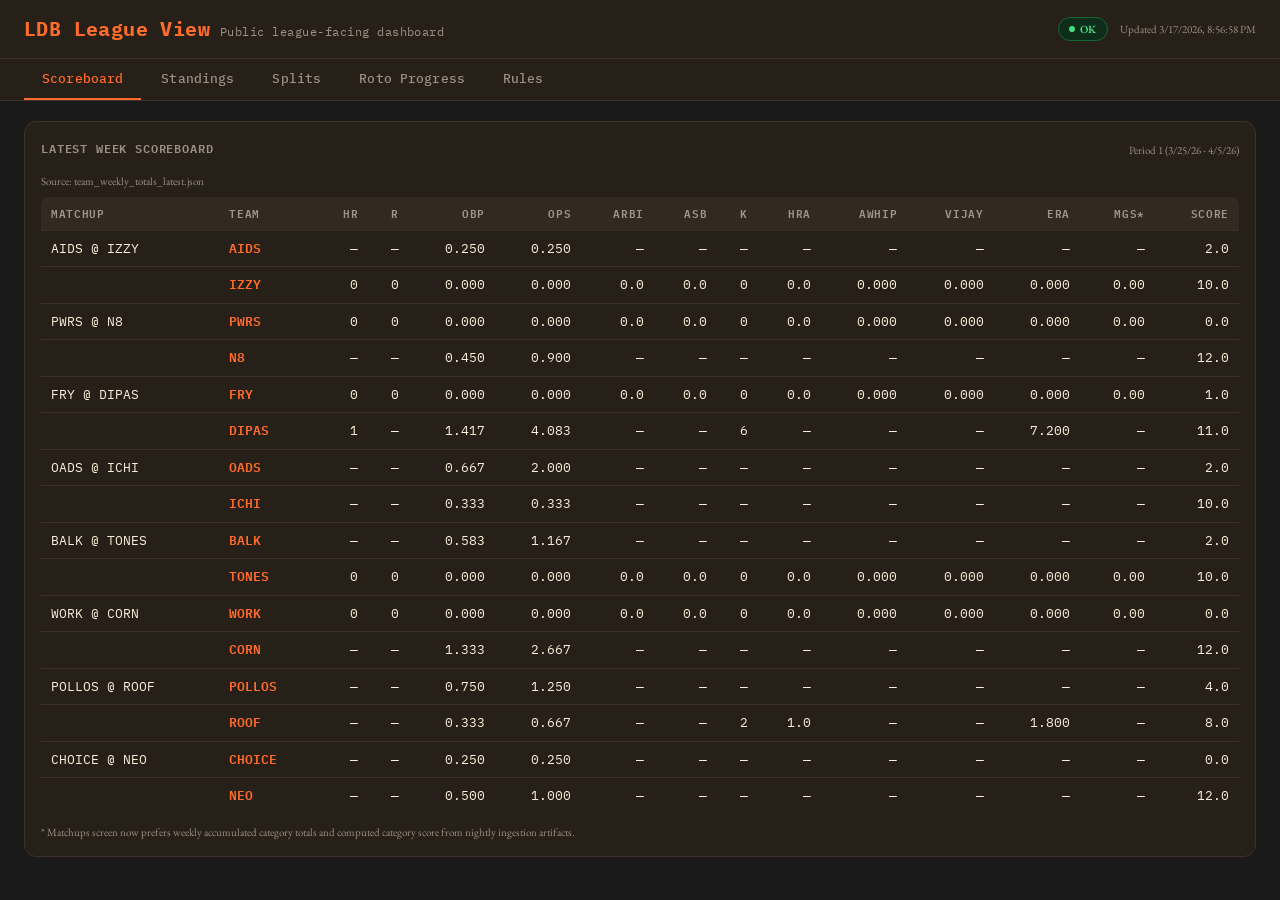
==== ui-league/index.html @ 2b8cda19 "made an incredible number of changes. The app is irreparably different." ====
<!doctype html>
<html lang="en">
<head>
  <meta charset="utf-8">
  <meta name="viewport" content="width=device-width, initial-scale=1">
  <title>LDB League View</title>
  <link rel="preconnect" href="https://fonts.googleapis.com">
  <link rel="preconnect" href="https://fonts.gstatic.com" crossorigin>
  <link href="https://fonts.googleapis.com/css2?family=IBM+Plex+Mono:wght@400;700&family=EB+Garamond:ital,wght@0,400;0,600;1,400&display=swap" rel="stylesheet">
  <link rel="stylesheet" href="../ui/tokens.css">
  <link rel="stylesheet" href="../ui/styles.css">
  <link rel="stylesheet" href="styles.css">
</head>
<body>
<header>
  <div class="header-brand">
    <h1>LDB League View</h1>
    <span class="subtitle">Public league-facing dashboard</span>
  </div>
  <div class="header-meta">
    <span id="statusBadge" class="badge badge-unknown">Loading</span>
    <span id="asOf" class="as-of">—</span>
  </div>
</header>

<nav>
  <button class="tab active" data-tab="scoreboard">Scoreboard</button>
  <button class="tab" data-tab="standings">Standings</button>
  <button class="tab" data-tab="splits">Splits</button>
  <button class="tab" data-tab="roto">Roto Progress</button>
  <button class="tab" data-tab="rules">Rules</button>
</nav>

<main>
  <div id="view-scoreboard" class="view active">
    <div class="card">
      <div class="card-header">
        <div class="card-title">Latest Week Scoreboard</div>
        <div class="card-sub" id="scoreboard-week-label">—</div>
      </div>
      <div class="card-sub" id="scoreboard-source-label" style="margin-bottom:8px">Source: —</div>
      <div class="table-wrap">
        <table>
          <thead>
            <tr>
              <th>Matchup</th>
              <th>Team</th>
              <th class="num">HR</th>
              <th class="num">R</th>
              <th class="num">OBP</th>
              <th class="num">OPS</th>
              <th class="num">aRBI</th>
              <th class="num">aSB</th>
              <th class="num">K</th>
              <th class="num">HRA</th>
              <th class="num">aWHIP</th>
              <th class="num">VIJAY</th>
              <th class="num">ERA</th>
              <th class="num">MGS*</th>
              <th class="num">Score</th>
            </tr>
          </thead>
          <tbody id="scoreboard-body"></tbody>
        </table>
      </div>
      <div class="card-sub" style="margin-top:10px">* Matchups screen now prefers weekly accumulated category totals and computed category score from nightly ingestion artifacts.</div>
    </div>
  </div>

  <div id="view-standings" class="view">
    <div class="card">
      <div class="card-header">
        <div class="card-title">Standings</div>
        <div class="card-sub">Season W-L and win percentage</div>
      </div>
      <div class="card-sub" id="standings-source-label" style="margin-bottom:8px">Source: —</div>
      <div class="table-wrap">
        <table>
          <thead>
            <tr>
              <th>Rank</th>
              <th>Team</th>
              <th class="num">W</th>
              <th class="num">L</th>
              <th class="num">W%</th>
              <th class="num">GB</th>
            </tr>
          </thead>
          <tbody id="standings-body"></tbody>
        </table>
      </div>
    </div>
  </div>

  <div id="view-splits" class="view">
    <div class="card">
      <div class="card-header">
        <div class="card-title">Splits</div>
        <div class="card-sub">Home/Away and Hitting/Pitching category win rates</div>
      </div>
      <div class="card-sub" id="splits-source-label" style="margin-bottom:8px">Source: —</div>
      <div class="table-wrap">
        <table>
          <thead>
            <tr>
              <th>Team</th>
              <th class="num">Home W%</th>
              <th class="num">Away W%</th>
              <th class="num">Hitting W%</th>
              <th class="num">Pitching W%</th>
            </tr>
          </thead>
          <tbody id="splits-body"></tbody>
        </table>
      </div>
    </div>
  </div>

  <div id="view-roto" class="view">
    <div class="card">
      <div class="card-header">
        <div class="card-title">Roto Progress (Season)</div>
        <div class="card-sub">Cumulative 12-category roto points across the season</div>
      </div>
      <div class="card-sub" id="roto-source-label" style="margin-bottom:8px">Source: —</div>
      <div class="card-sub" style="margin-top:4px">Batting roto totals (with roto points underneath)</div>
      <div class="table-wrap">
        <table id="roto-batting-table">
          <thead>
            <tr>
              <th data-roto-table="batting" data-sort-key="team">Team</th>
              <th class="num" data-roto-table="batting" data-sort-key="HR">HR</th>
              <th class="num" data-roto-table="batting" data-sort-key="R">R</th>
              <th class="num" data-roto-table="batting" data-sort-key="OBP">OBP</th>
              <th class="num" data-roto-table="batting" data-sort-key="OPS">OPS</th>
              <th class="num" data-roto-table="batting" data-sort-key="aRBI">aRBI</th>
              <th class="num" data-roto-table="batting" data-sort-key="aSB">aSB</th>
              <th class="num" data-roto-table="batting" data-sort-key="battingPoints">Batting Pts</th>
            </tr>
          </thead>
          <tbody id="roto-batting-body"></tbody>
        </table>
      </div>

      <div class="card-sub" style="margin-top:12px">Pitching roto totals (with roto points underneath)</div>
      <div class="table-wrap">
        <table id="roto-pitching-table">
          <thead>
            <tr>
              <th data-roto-table="pitching" data-sort-key="team">Team</th>
              <th class="num" data-roto-table="pitching" data-sort-key="K">K</th>
              <th class="num" data-roto-table="pitching" data-sort-key="HRA">HRA</th>
              <th class="num" data-roto-table="pitching" data-sort-key="aWHIP">aWHIP</th>
              <th class="num" data-roto-table="pitching" data-sort-key="VIJAY">VIJAY</th>
              <th class="num" data-roto-table="pitching" data-sort-key="ERA">ERA</th>
              <th class="num" data-roto-table="pitching" data-sort-key="MGS">MGS</th>
              <th class="num" data-roto-table="pitching" data-sort-key="pitchingPoints">Pitching Pts</th>
            </tr>
          </thead>
          <tbody id="roto-pitching-body"></tbody>
        </table>
      </div>

      <div class="card-sub" style="margin-top:12px">Roto point totals</div>
      <div class="table-wrap">
        <table id="roto-summary-table">
          <thead>
            <tr>
              <th data-roto-table="summary" data-sort-key="team">Team</th>
              <th class="num" data-roto-table="summary" data-sort-key="battingPoints">Batting Pts</th>
              <th class="num" data-roto-table="summary" data-sort-key="pitchingPoints">Pitching Pts</th>
              <th class="num" data-roto-table="summary" data-sort-key="totalRotoPoints">Total Roto Pts</th>
              <th class="num" data-roto-table="summary" data-sort-key="rank">Rank</th>
            </tr>
          </thead>
          <tbody id="roto-summary-body"></tbody>
        </table>
      </div>
    </div>
  </div>

  <div id="view-rules" class="view">
    <div class="card">
      <div class="card-header">
        <div class="card-title">Rules Summary</div>
        <div class="card-sub">Loaded from local league rules file</div>
      </div>
      <pre id="rules-pre"></pre>
    </div>
  </div>
</main>

<script src="app.js"></script>
</body>
</html>
---- ui/tokens.css ----
/* ─────────────────────────────────────────────────────────────────────────── */
/* LDB — Brand Design Tokens                                                    */
/* Source: Brand Standards · Ember & Gold                                       */
/*                                                                              */
/* Usage: link this file BEFORE styles.css in index.html                        */
/* All tokens are prefixed --brand-* to avoid collisions with semantic vars     */
/* ─────────────────────────────────────────────────────────────────────────── */

/* ── Self-hosted fonts (woff2, latin subset only) ───────────────────────── */
@font-face {
  font-family: 'IBM Plex Mono';
  font-style: normal;
  font-weight: 400;
  font-display: swap;
  src: url('fonts/ibm-plex-mono-latin-400-normal.woff2') format('woff2');
}

@font-face {
  font-family: 'IBM Plex Mono';
  font-style: normal;
  font-weight: 700;
  font-display: swap;
  src: url('fonts/ibm-plex-mono-latin-700-normal.woff2') format('woff2');
}

@font-face {
  font-family: 'EB Garamond';
  font-style: normal;
  font-weight: 400;
  font-display: swap;
  src: url('fonts/eb-garamond-latin-400-normal.woff2') format('woff2');
}

@font-face {
  font-family: 'EB Garamond';
  font-style: italic;
  font-weight: 400;
  font-display: swap;
  src: url('fonts/eb-garamond-latin-400-italic.woff2') format('woff2');
}

@font-face {
  font-family: 'EB Garamond';
  font-style: normal;
  font-weight: 600;
  font-display: swap;
  src: url('fonts/eb-garamond-latin-600-normal.woff2') format('woff2');
}

:root {

  /* ── Color: Core palette ──────────────────────────────────────────────── */
  /* Ember  · Primary brand color — headers, accents, CTAs (25% of layout)  */
  --brand-ember:         #FF6B2B;

  /* Saffron · Supporting accent — highlights, secondary elements (5%)       */
  --brand-saffron:       #F5A623;

  /* Cream  · Body text, light elements — replaces white (10%)               */
  --brand-cream:         #FAF0DC;

  /* Charcoal · Base background (60%)                                        */
  --brand-charcoal:      #1A1A1A;

  /* ── Color: Surface steps (warm-tinted charcoal, each step clearly       */
  /*           lighter than the last — bg < surface < surface-2)           */
  --brand-surface:       #272018;  /* cards, nav, header (+1 step)  */
  --brand-surface-2:     #322A20;  /* table headers, hover states   */
  --brand-border:        #3D3028;  /* primary dividers              */
  --brand-border-2:      #4A3B2E;  /* secondary borders, inputs     */

  /* ── Color: Ember & Saffron — dimmed fills ───────────────────────────── */
  --brand-ember-dim:     #8B3812;  /* active fills — dark ember, reads "selected" not "disabled" */
  --brand-saffron-dim:   #A8690C;  /* secondary active fills        */

  /* ── Color: Text hierarchy (cream-based) ─────────────────────────────── */
  --brand-text:          #FAF0DC;                   /* primary text          */
  --brand-text-dim:      rgba(250, 240, 220, 0.55); /* secondary / labels    */
  --brand-text-muted:    rgba(250, 240, 220, 0.40); /* ghost / placeholders — was 25%, raised for legibility */

  /* ── Typography: Font families ───────────────────────────────────────── */
  /* IBM Plex Mono — headings, labels, UI chrome, code                      */
  --brand-font-mono:     'IBM Plex Mono', 'Courier New', monospace;

  /* EB Garamond — body copy, long-form text, quotes                        */
  --brand-font-serif:    'EB Garamond', Georgia, serif;

  /* ── Typography: Scale (matches brand spec) ──────────────────────────── */
  --brand-size-display:  1.75rem;    /* 28px — Display / Title     */
  --brand-size-heading:  1.125rem;   /* 18px — Section Heading     */
  --brand-size-label:    0.75rem;    /* 12px — Subheading / Label  */
  --brand-size-body:     0.6875rem;  /* 11px — Body Text           */
  --brand-size-caption:  0.5625rem;  /* 9px  — Caption / Footer    */

}
---- ui/styles.css ----
/* ── Reset & base ─────────────────────────────────────────────────────────── */
*, *::before, *::after { box-sizing: border-box; margin: 0; padding: 0; }

:root {
  /* Mapped from brand tokens in tokens.css */
  --bg:        var(--brand-charcoal);
  --surface:   var(--brand-surface);
  --surface2:  var(--brand-surface-2);
  --border:    var(--brand-border);
  --border2:   var(--brand-border-2);
  --accent:    var(--brand-ember);
  --accent-dim:var(--brand-ember-dim);
  --win:       #4ade80;   /* functional green — win/loss kept intentional */
  --win-dim:   #166534;
  --loss:      #f87171;   /* functional red */
  --loss-dim:  #7f1d1d;
  --neutral:   var(--brand-text-dim);
  --text:      var(--brand-text);
  --text-dim:  var(--brand-text-dim);
  --text-muted:var(--brand-text-muted);
  --radius:    8px;
  --radius-lg: 12px;
}

html { font-size: 14px; }

body {
  font-family: var(--brand-font-serif);
  background: var(--bg);
  color: var(--text);
  line-height: 1.5;
  min-height: 100vh;
}

/* ── Header ──────────────────────────────────────────────────────────────── */
header {
  display: flex;
  align-items: center;
  justify-content: space-between;
  padding: 14px 24px;
  background: var(--surface);
  border-bottom: 1px solid var(--border);
  position: sticky;
  top: 0;
  z-index: 50;
}

.header-brand {
  display: flex;
  align-items: baseline;
  gap: 10px;
}

.header-brand h1 {
  font-family: var(--brand-font-mono);
  font-size: 20px;
  font-weight: 700;
  color: var(--accent);
  letter-spacing: 0.02em;
}

.header-brand .subtitle {
  font-family: var(--brand-font-mono);
  font-size: 12px;
  color: var(--text-dim);
  letter-spacing: 0.04em;
}

.header-meta {
  display: flex;
  align-items: center;
  gap: 12px;
}

.badge {
  display: inline-flex;
  align-items: center;
  gap: 5px;
  padding: 3px 10px;
  border-radius: 100px;
  font-size: 11px;
  font-weight: 600;
  text-transform: uppercase;
  letter-spacing: 0.05em;
}

.badge::before {
  content: '';
  width: 6px;
  height: 6px;
  border-radius: 50%;
  background: currentColor;
  flex-shrink: 0;
}

.badge-ok      { background: #0d2d1a; color: var(--win); border: 1px solid var(--win-dim); }
.badge-warn    { background: #2d1f0d; color: #fbbf24;    border: 1px solid #713f12; }
.badge-error   { background: #2d0d0d; color: var(--loss); border: 1px solid var(--loss-dim); }
.badge-unknown { background: var(--surface2); color: var(--neutral); border: 1px solid var(--border); }

.as-of {
  font-size: 11px;
  color: var(--text-dim);
}

/* ── Nav tabs ────────────────────────────────────────────────────────────── */
nav {
  display: flex;
  gap: 2px;
  padding: 0 24px;
  background: var(--surface);
  border-bottom: 1px solid var(--border);
}

.tab {
  font-family: var(--brand-font-mono);
  padding: 11px 18px;
  font-size: 13px;
  font-weight: 500;
  color: var(--text-dim);
  background: transparent;
  border: none;
  border-bottom: 2px solid transparent;
  cursor: pointer;
  transition: color 0.15s, border-color 0.15s;
  letter-spacing: 0.01em;
}

.tab:hover { color: var(--text); }

.tab.active {
  color: var(--accent);
  border-bottom-color: var(--accent);
}

/* ── Main layout ─────────────────────────────────────────────────────────── */
main { padding: 20px 24px 40px; }

.view { display: none; }
.view.active { display: block; }

/* ── Grid helpers ────────────────────────────────────────────────────────── */
.grid {
  display: grid;
  gap: 16px;
  margin-bottom: 16px;
}

.grid-3 { grid-template-columns: repeat(auto-fit, minmax(220px, 1fr)); }
.grid-2 { grid-template-columns: repeat(auto-fit, minmax(380px, 1fr)); }
.grid-matchups { grid-template-columns: repeat(auto-fill, minmax(420px, 1fr)); }

/* ── Cards ───────────────────────────────────────────────────────────────── */
.card {
  background: var(--surface);
  border: 1px solid var(--border);
  border-radius: var(--radius-lg);
  padding: 16px;
}

.card-header {
  display: flex;
  align-items: center;
  justify-content: space-between;
  margin-bottom: 14px;
}

.card-title {
  font-family: var(--brand-font-mono);
  font-size: 12px;
  font-weight: 600;
  text-transform: uppercase;
  letter-spacing: 0.07em;
  color: var(--text-dim);
}

.card-value {
  font-size: 28px;
  font-weight: 700;
  color: var(--text);
  line-height: 1;
}

.card-sub {
  font-family: var(--brand-font-serif);
  font-size: 11px;
  color: var(--text-dim);
  margin-top: 4px;
}

.section-label {
  font-size: 11px;
  font-weight: 600;
  text-transform: uppercase;
  letter-spacing: 0.07em;
  color: var(--text-dim);
  margin-bottom: 12px;
}

/* ── Tables ──────────────────────────────────────────────────────────────── */
.table-wrap {
  overflow-x: auto;
  border-radius: var(--radius);
}

table {
  width: 100%;
  border-collapse: collapse;
  font-family: var(--brand-font-mono);
  font-size: 13px;
}

thead th {
  padding: 8px 10px;
  text-align: left;
  font-size: 11px;
  font-weight: 600;
  text-transform: uppercase;
  letter-spacing: 0.06em;
  color: var(--text-dim);
  background: var(--surface2);
  border-bottom: 1px solid var(--border);
  white-space: nowrap;
}

thead th.num { text-align: right; }

tbody tr {
  border-bottom: 1px solid var(--border);
  transition: background 0.1s;
}

tbody tr:last-child { border-bottom: none; }
tbody tr:hover { background: var(--surface2); }

tbody td {
  padding: 8px 10px;
  color: var(--text);
  white-space: nowrap;
}

tbody td.num { text-align: right; font-variant-numeric: tabular-nums; }
tbody td.dim { color: var(--text-dim); }

.rank-badge {
  display: inline-flex;
  align-items: center;
  justify-content: center;
  width: 22px;
  height: 22px;
  border-radius: 50%;
  font-size: 11px;
  font-weight: 700;
  background: var(--surface2);
  color: var(--text-dim);
}

.rank-1 { background: #4A2800; color: var(--brand-saffron); }   /* gold */
.rank-2 { background: #2E2318; color: var(--brand-cream); }      /* warm silver */
.rank-3 { background: #3A2210; color: #C8873A; }                  /* warm bronze */

.team-name {
  font-weight: 600;
  color: var(--accent);
}

.record {
  font-variant-numeric: tabular-nums;
  color: var(--text-dim);
}

.win-pct {
  font-weight: 600;
}

/* ── Pill / chip ─────────────────────────────────────────────────────────── */
.chip {
  display: inline-block;
  padding: 1px 7px;
  border-radius: 100px;
  font-size: 11px;
  font-weight: 600;
}

.chip-green { background: #0d2d1a; color: var(--win); }
.chip-red   { background: #2d0d0d; color: var(--loss); }
.chip-gray  { background: var(--surface2); color: var(--neutral); }

.toggle-group {
  display: inline-flex;
  border: 1px solid var(--border2);
  border-radius: var(--radius);
  overflow: hidden;
}

.toggle-btn {
  border: none;
  background: var(--surface);
  color: var(--text-dim);
  padding: 7px 12px;
  font-size: 12px;
  font-weight: 600;
  cursor: pointer;
}

.toggle-btn.active {
  background: var(--accent-dim);
  color: var(--text);
}

/* ── Matchup cards ───────────────────────────────────────────────────────── */
.matchup-card {
  background: var(--surface);
  border: 1px solid var(--border);
  border-radius: var(--radius-lg);
  overflow: hidden;
}

.matchup-header {
  display: grid;
  grid-template-columns: 1fr auto 1fr;
  align-items: center;
  gap: 8px;
  padding: 14px 16px 12px;
  background: var(--surface2);
  border-bottom: 1px solid var(--border);
}

.matchup-team {
  display: flex;
  flex-direction: column;
  gap: 2px;
}

.matchup-team-name {
  font-size: 15px;
  font-weight: 700;
  color: var(--text);
}

.matchup-team-record {
  font-size: 11px;
  color: var(--text-dim);
}

.matchup-team.away { text-align: right; }

.matchup-vs {
  font-size: 11px;
  font-weight: 700;
  color: var(--text-muted);
  text-align: center;
}

.matchup-win-counts {
  display: grid;
  grid-template-columns: 1fr auto 1fr;
  align-items: center;
  padding: 8px 16px;
  border-bottom: 1px solid var(--border);
  background: var(--surface2);
}

.matchup-proj-wins {
  font-size: 20px;
  font-weight: 700;
}

.matchup-proj-wins.left  { color: var(--win); }
.matchup-proj-wins.right { color: var(--win); text-align: right; }

.matchup-proj-label {
  font-size: 10px;
  color: var(--text-muted);
  text-align: center;
}

.cat-rows { padding: 8px 0; }

.cat-row {
  display: grid;
  grid-template-columns: 52px 1fr 52px;
  align-items: center;
  gap: 6px;
  padding: 4px 16px;
}

.cat-row:hover { background: var(--surface2); }

.cat-prob-left {
  font-size: 12px;
  font-weight: 600;
  font-variant-numeric: tabular-nums;
  text-align: right;
  color: var(--text-dim);
}

.cat-prob-right {
  font-size: 12px;
  font-weight: 600;
  font-variant-numeric: tabular-nums;
  text-align: left;
  color: var(--text-dim);
}

.cat-prob-left.fav  { color: var(--win); }
.cat-prob-right.fav { color: var(--win); }

.cat-bar-wrap {
  position: relative;
  height: 18px;
  display: flex;
  align-items: center;
  gap: 1px;
}

.cat-bar-left {
  height: 10px;
  border-radius: 2px 0 0 2px;
  background: var(--accent-dim);
  transition: width 0.3s ease;
  flex-shrink: 0;
}

.cat-bar-left.fav { background: var(--win-dim); }

.cat-bar-right {
  height: 10px;
  border-radius: 0 2px 2px 0;
  background: var(--border2);
  flex: 1;
}

.cat-name {
  position: absolute;
  left: 50%;
  transform: translateX(-50%);
  font-size: 10px;
  font-weight: 600;
  color: var(--text-dim);
  letter-spacing: 0.03em;
  white-space: nowrap;
  background: var(--surface);
  padding: 0 3px;
  z-index: 1;
}

.cat-row:hover .cat-name { background: var(--surface2); }

/* ── Trends ──────────────────────────────────────────────────────────────── */
.trends-controls {
  display: flex;
  gap: 12px;
  margin-bottom: 16px;
  flex-wrap: wrap;
}

.select-wrap {
  display: flex;
  flex-direction: column;
  gap: 4px;
}

.select-wrap label {
  font-size: 11px;
  font-weight: 600;
  text-transform: uppercase;
  letter-spacing: 0.06em;
  color: var(--text-dim);
}

select {
  font-family: var(--brand-font-mono);
  appearance: none;
  background: var(--surface);
  border: 1px solid var(--border2);
  border-radius: var(--radius);
  color: var(--text);
  font-size: 13px;
  padding: 6px 32px 6px 10px;
  min-width: 160px;
  cursor: pointer;
  background-image: url("data:image/svg+xml,%3Csvg xmlns='http://www.w3.org/2000/svg' width='12' height='8' viewBox='0 0 12 8'%3E%3Cpath d='M1 1l5 5 5-5' stroke='%2364748b' stroke-width='1.5' fill='none' stroke-linecap='round'/%3E%3C/svg%3E");
  background-repeat: no-repeat;
  background-position: right 10px center;
}

select:focus { outline: none; border-color: var(--accent); }
select option { background: var(--surface); }

.chart-card {
  background: var(--surface);
  border: 1px solid var(--border);
  border-radius: var(--radius-lg);
  padding: 20px;
}

.chart-container {
  position: relative;
  height: 340px;
}

/* ── Stat highlight ──────────────────────────────────────────────────────── */
.stat-grid {
  display: grid;
  grid-template-columns: repeat(auto-fit, minmax(90px, 1fr));
  gap: 10px;
}

.stat-cell {
  background: var(--surface2);
  border-radius: var(--radius);
  padding: 10px 12px;
  text-align: center;
}

.stat-cell-label {
  font-size: 10px;
  font-weight: 600;
  text-transform: uppercase;
  letter-spacing: 0.05em;
  color: var(--text-dim);
  margin-bottom: 4px;
}

.stat-cell-value {
  font-size: 17px;
  font-weight: 700;
  color: var(--text);
  font-variant-numeric: tabular-nums;
}

/* ── Loading / error ─────────────────────────────────────────────────────── */
.loading {
  display: flex;
  align-items: center;
  justify-content: center;
  height: 200px;
  color: var(--text-dim);
  font-size: 13px;
}

/* ── Delta coloring ──────────────────────────────────────────────────────── */
.pos { color: var(--win); }
.neg { color: var(--loss); }
.neu { color: var(--neutral); }

/* ── Brand watermark ─────────────────────────────────────────────────────── */
.brand-watermark {
  position: fixed;
  bottom: 24px;
  right: 24px;
  width: 72px;
  height: 72px;
  opacity: 0.12;
  pointer-events: none;
  user-select: none;
  z-index: 0;
}

/* ── Responsive ──────────────────────────────────────────────────────────── */
@media (max-width: 600px) {
  header { padding: 12px 16px; }
  nav    { padding: 0 16px; overflow-x: auto; }
  main   { padding: 16px 16px 40px; }
  .grid-2, .grid-matchups { grid-template-columns: 1fr; }
}
---- ui-league/styles.css ----
.view { display: none; }
.view.active { display: block; }

#rules-pre {
  max-height: 520px;
  overflow: auto;
  font-size: 12px;
  line-height: 1.4;
}
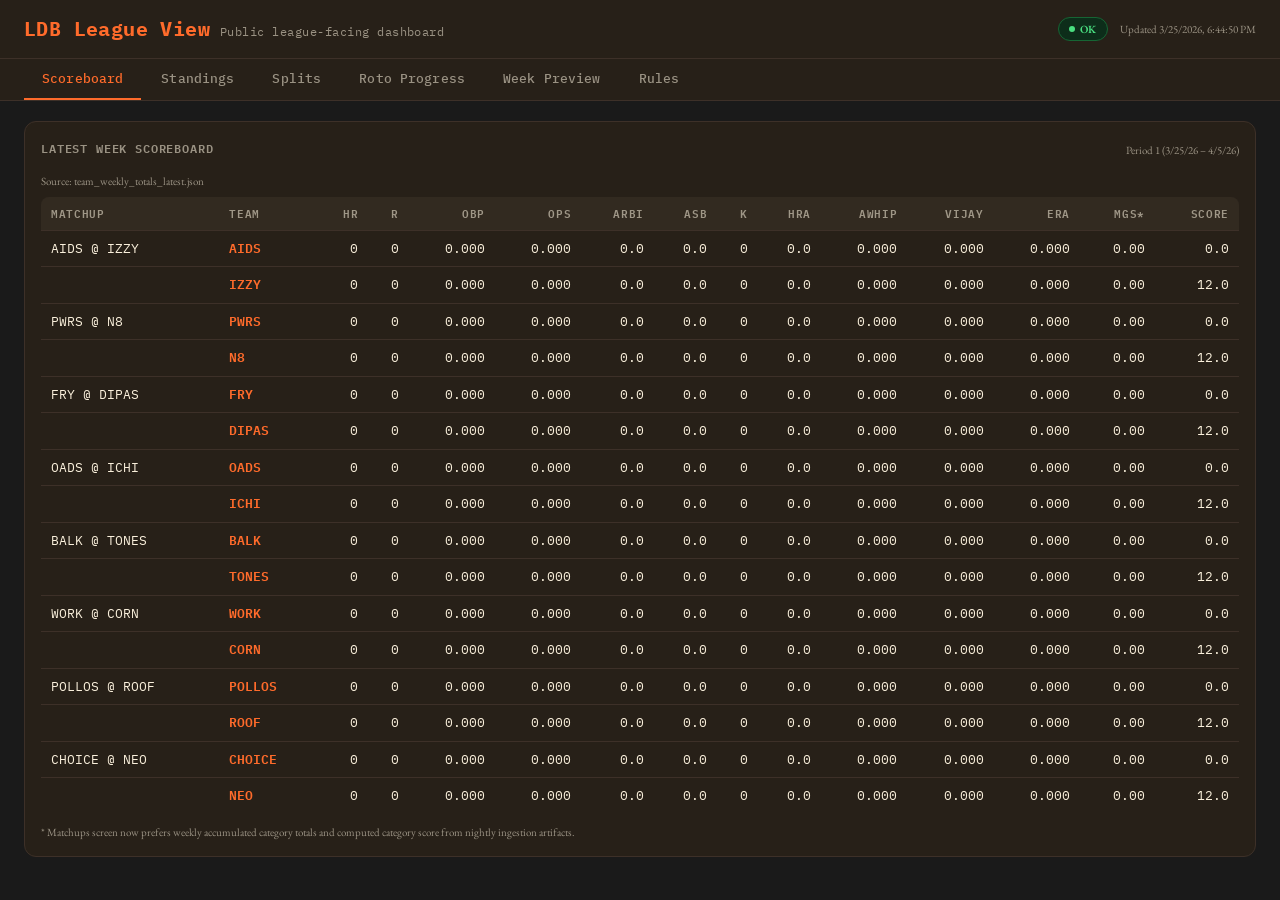
==== commit 4a8d4a97: "updated app architecture" ====
--- a/ui-league/index.html
+++ b/ui-league/index.html
@@ -28,6 +28,7 @@
   <button class="tab" data-tab="standings">Standings</button>
   <button class="tab" data-tab="splits">Splits</button>
   <button class="tab" data-tab="roto">Roto Progress</button>
+  <button class="tab" data-tab="preview">Week Preview</button>
   <button class="tab" data-tab="rules">Rules</button>
 </nav>
 
@@ -179,6 +180,29 @@
     </div>
   </div>
 
+  <div id="view-preview" class="view">
+    <div style="margin-bottom:16px">
+      <div class="card-title" style="margin-bottom:4px">Week Preview</div>
+      <div class="card-sub">Category win probabilities from CLAP model &middot; <span id="preview-period-label">—</span></div>
+    </div>
+    <div class="grid grid-3" style="margin-bottom:16px">
+      <div class="card">
+        <div class="card-title" style="margin-bottom:8px">Engine</div>
+        <div class="card-value" id="preview-engine-label" style="font-size:14px;word-break:break-all">—</div>
+      </div>
+      <div class="card">
+        <div class="card-title" style="margin-bottom:8px">Matchups</div>
+        <div class="card-value" id="preview-matchup-count">—</div>
+        <div class="card-sub">this period</div>
+      </div>
+      <div class="card">
+        <div class="card-title" style="margin-bottom:8px">Generated</div>
+        <div class="card-value" id="preview-generated-at" style="font-size:14px">—</div>
+      </div>
+    </div>
+    <div class="grid grid-matchups" id="preview-matchups-grid"></div>
+  </div>
+
   <div id="view-rules" class="view">
     <div class="card">
       <div class="card-header">
--- a/ui/styles.css
+++ b/ui/styles.css
@@ -282,9 +282,11 @@
   font-weight: 600;
 }
 
-.chip-green { background: #0d2d1a; color: var(--win); }
-.chip-red   { background: #2d0d0d; color: var(--loss); }
-.chip-gray  { background: var(--surface2); color: var(--neutral); }
+.chip-green  { background: #0d2d1a; color: var(--win);    border: 1px solid var(--win-dim); }
+.chip-red    { background: #2d0d0d; color: var(--loss);   border: 1px solid var(--loss-dim); }
+.chip-gray   { background: var(--surface2); color: var(--neutral); border: 1px solid var(--border); }
+.chip-warn   { background: #2d1f0d; color: #fbbf24;  border: 1px solid #713f12; }
+.chip-ember  { background: #3A1A06; color: var(--brand-saffron); border: 1px solid var(--brand-ember-dim); }
 
 .toggle-group {
   display: inline-flex;
@@ -541,9 +543,23 @@
 }
 
 /* ── Delta coloring ──────────────────────────────────────────────────────── */
-.pos { color: var(--win); }
-.neg { color: var(--loss); }
-.neu { color: var(--neutral); }
+.pos  { color: var(--win); }
+.neg  { color: var(--loss); }
+.neu  { color: var(--neutral); }
+.warn { color: #fbbf24; }
+
+/* ── Strength-of-schedule badges ────────────────────────────────────────── */
+.sos-badge {
+  display: inline-block;
+  padding: 2px 8px;
+  border-radius: 4px;
+  font-size: 11px;
+  font-weight: 600;
+  letter-spacing: 0.04em;
+}
+.sos-easy    { background: #0d2d1a; color: var(--win);     border: 1px solid var(--win-dim); }
+.sos-average { background: var(--surface2); color: var(--neutral); border: 1px solid var(--border); }
+.sos-hard    { background: #2d0d0d; color: var(--loss);    border: 1px solid var(--loss-dim); }
 
 /* ── Brand watermark ─────────────────────────────────────────────────────── */
 .brand-watermark {
@@ -558,10 +574,88 @@
   z-index: 0;
 }
 
+/* ── Win% progress bar ──────────────────────────────────────────────────── */
+.pct-bar-wrap {
+  display: inline-block;
+  width: 52px;
+  height: 6px;
+  background: var(--surface2);
+  border-radius: 3px;
+  overflow: hidden;
+  vertical-align: middle;
+}
+
+.pct-bar {
+  display: block;
+  height: 100%;
+  border-radius: 3px;
+  transition: width 0.3s ease;
+  max-width: 100%;
+}
+
+/* ── Resource chips row ─────────────────────────────────────────────────── */
+.resource-chips {
+  display: flex;
+  flex-wrap: wrap;
+  gap: 4px;
+  margin-top: 4px;
+}
+
+/* ── Search input ─────────────────────────────────────────────────────────── */
+.search-input {
+  font-family: var(--brand-font-mono);
+  appearance: none;
+  background: var(--surface);
+  border: 1px solid var(--border2);
+  border-radius: var(--radius);
+  color: var(--text);
+  font-size: 13px;
+  padding: 7px 10px;
+  min-width: 200px;
+}
+
+.search-input:focus {
+  outline: none;
+  border-color: var(--accent);
+}
+
+.search-input::placeholder {
+  color: var(--text-muted);
+}
+
+/* ── Performance flag coloring ───────────────────────────────────────────── */
+.flag-ahead        { color: var(--win); }
+.flag-behind       { color: var(--loss); }
+.flag-on-pace      { color: var(--text); }
+.flag-insufficient { color: var(--text-muted); }
+
+/* ── Loading / empty state ───────────────────────────────────────────────── */
+.empty-state {
+  display: flex;
+  flex-direction: column;
+  align-items: center;
+  justify-content: center;
+  padding: 40px 20px;
+  color: var(--text-dim);
+  font-size: 13px;
+  gap: 8px;
+}
+
+.empty-state-label {
+  font-family: var(--brand-font-mono);
+  font-size: 11px;
+  font-weight: 600;
+  text-transform: uppercase;
+  letter-spacing: 0.07em;
+  color: var(--text-muted);
+}
+
 /* ── Responsive ──────────────────────────────────────────────────────────── */
 @media (max-width: 600px) {
   header { padding: 12px 16px; }
   nav    { padding: 0 16px; overflow-x: auto; }
   main   { padding: 16px 16px 40px; }
   .grid-2, .grid-matchups { grid-template-columns: 1fr; }
-}
+
+  .search-input { min-width: 140px; }
+}
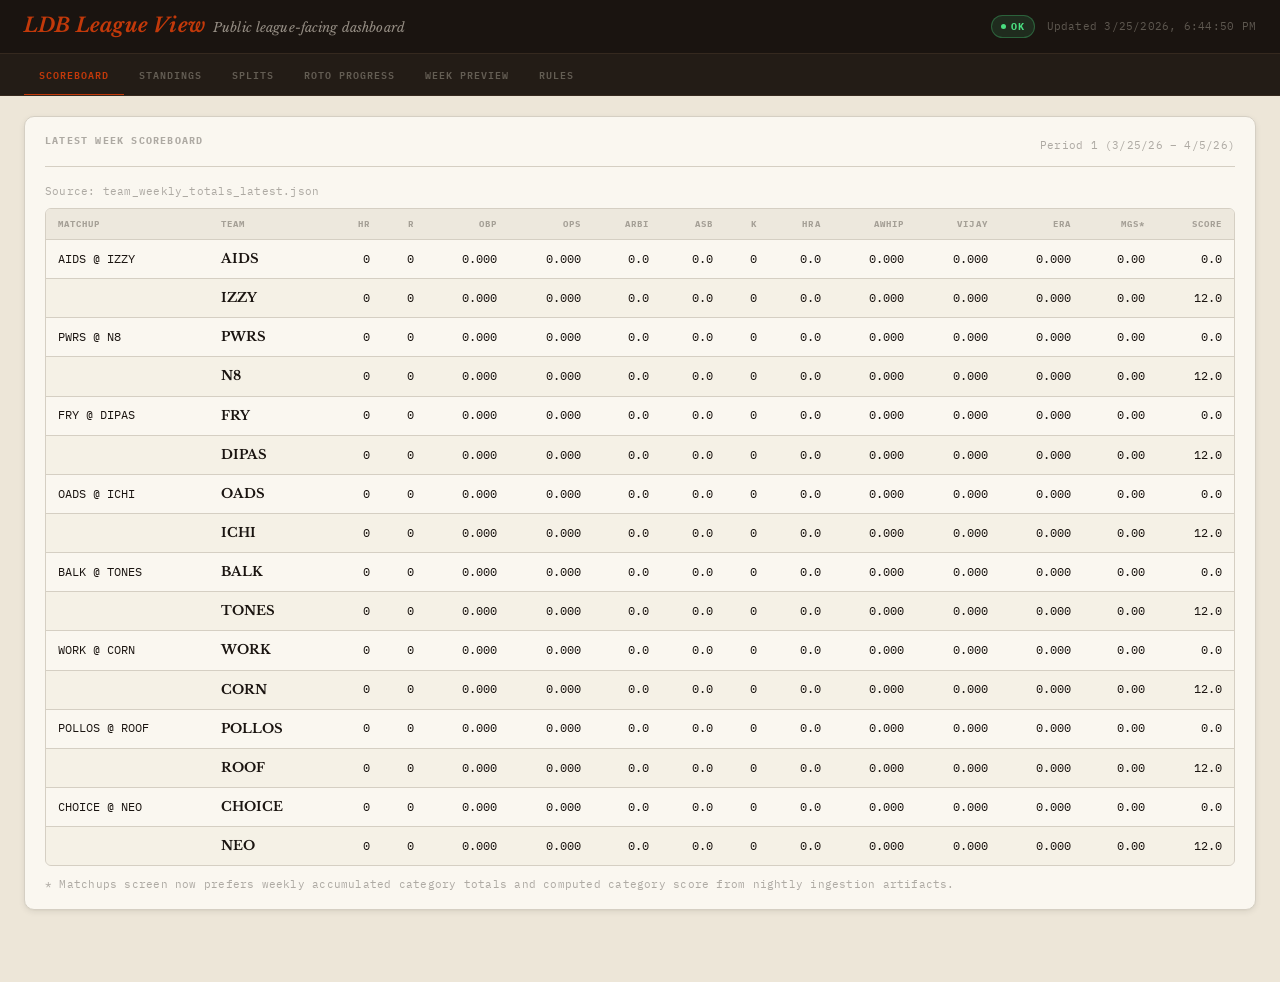
==== commit be50de79: "made UX and UI changes" ====
--- a/ui-league/index.html
+++ b/ui-league/index.html
@@ -6,7 +6,7 @@
   <title>LDB League View</title>
   <link rel="preconnect" href="https://fonts.googleapis.com">
   <link rel="preconnect" href="https://fonts.gstatic.com" crossorigin>
-  <link href="https://fonts.googleapis.com/css2?family=IBM+Plex+Mono:wght@400;700&family=EB+Garamond:ital,wght@0,400;0,600;1,400&display=swap" rel="stylesheet">
+  <link href="https://fonts.googleapis.com/css2?family=IBM+Plex+Mono:wght@400;500;700&family=Libre+Baskerville:ital,wght@0,700;1,400;1,700&display=swap" rel="stylesheet">
   <link rel="stylesheet" href="../ui/tokens.css">
   <link rel="stylesheet" href="../ui/styles.css">
   <link rel="stylesheet" href="styles.css">
@@ -181,9 +181,9 @@
   </div>
 
   <div id="view-preview" class="view">
-    <div style="margin-bottom:16px">
-      <div class="card-title" style="margin-bottom:4px">Week Preview</div>
-      <div class="card-sub">Category win probabilities from CLAP model &middot; <span id="preview-period-label">—</span></div>
+    <div class="page-header">
+      <div class="page-title">Week Preview</div>
+      <div class="page-sub">Category win probabilities from CLAP model &middot; <span id="preview-period-label">—</span></div>
     </div>
     <div class="grid grid-3" style="margin-bottom:16px">
       <div class="card">
--- a/ui/tokens.css
+++ b/ui/tokens.css
@@ -1,95 +1,94 @@
 /* ─────────────────────────────────────────────────────────────────────────── */
-/* LDB — Brand Design Tokens                                                    */
-/* Source: Brand Standards · Ember & Gold                                       */
-/*                                                                              */
-/* Usage: link this file BEFORE styles.css in index.html                        */
-/* All tokens are prefixed --brand-* to avoid collisions with semantic vars     */
+/* LDB — Design Tokens · Amber & Ink                                            */
+/* Editorial sports analytics — warm parchment, deep ink, Baskerville + Mono   */
+/* Load before styles.css                                                        */
 /* ─────────────────────────────────────────────────────────────────────────── */
-
-/* ── Self-hosted fonts (woff2, latin subset only) ───────────────────────── */
-@font-face {
-  font-family: 'IBM Plex Mono';
-  font-style: normal;
-  font-weight: 400;
-  font-display: swap;
-  src: url('fonts/ibm-plex-mono-latin-400-normal.woff2') format('woff2');
-}
-
-@font-face {
-  font-family: 'IBM Plex Mono';
-  font-style: normal;
-  font-weight: 700;
-  font-display: swap;
-  src: url('fonts/ibm-plex-mono-latin-700-normal.woff2') format('woff2');
-}
-
-@font-face {
-  font-family: 'EB Garamond';
-  font-style: normal;
-  font-weight: 400;
-  font-display: swap;
-  src: url('fonts/eb-garamond-latin-400-normal.woff2') format('woff2');
-}
-
-@font-face {
-  font-family: 'EB Garamond';
-  font-style: italic;
-  font-weight: 400;
-  font-display: swap;
-  src: url('fonts/eb-garamond-latin-400-italic.woff2') format('woff2');
-}
-
-@font-face {
-  font-family: 'EB Garamond';
-  font-style: normal;
-  font-weight: 600;
-  font-display: swap;
-  src: url('fonts/eb-garamond-latin-600-normal.woff2') format('woff2');
-}
 
 :root {
 
-  /* ── Color: Core palette ──────────────────────────────────────────────── */
-  /* Ember  · Primary brand color — headers, accents, CTAs (25% of layout)  */
-  --brand-ember:         #FF6B2B;
+  /* ── Canvas (light, parchment) ────────────────────────────────────────── */
+  --t-bg:        #EDE6D8;   /* warm parchment — main canvas */
+  --t-surface:   #FAF7F0;   /* card / panel surface */
+  --t-surface-2: #EDE8DD;   /* table header, elevated, hover */
+  --t-surface-3: #E4DDD0;   /* pressed, deepest light level */
 
-  /* Saffron · Supporting accent — highlights, secondary elements (5%)       */
-  --brand-saffron:       #F5A623;
+  /* ── Borders ──────────────────────────────────────────────────────────── */
+  --t-border:    #D5CFC3;   /* primary dividers */
+  --t-border-2:  #C0B8AA;   /* stronger borders, inputs */
 
-  /* Cream  · Body text, light elements — replaces white (10%)               */
-  --brand-cream:         #FAF0DC;
+  /* ── Dark ink (header, masthead) ─────────────────────────────────────── */
+  --t-ink:       #1A1410;   /* deep warm near-black */
+  --t-ink-2:     #231C16;   /* nav — slightly lighter */
+  --t-ink-border:#35291F;   /* borders inside dark zones */
 
-  /* Charcoal · Base background (60%)                                        */
-  --brand-charcoal:      #1A1A1A;
+  /* ── Primary accent — deep red-orange ink ────────────────────────────── */
+  --t-accent:    #C2390A;
+  --t-accent-dk: #8C2907;   /* active, hover darkened */
+  --t-accent-lt: #FCE9E3;   /* chip bg, tinted bg */
+  --t-accent-md: #EDADA0;   /* mid-tone tint */
 
-  /* ── Color: Surface steps (warm-tinted charcoal, each step clearly       */
-  /*           lighter than the last — bg < surface < surface-2)           */
-  --brand-surface:       #272018;  /* cards, nav, header (+1 step)  */
-  --brand-surface-2:     #322A20;  /* table headers, hover states   */
-  --brand-border:        #3D3028;  /* primary dividers              */
-  --brand-border-2:      #4A3B2E;  /* secondary borders, inputs     */
+  /* ── Win (forest green) ───────────────────────────────────────────────── */
+  --t-win:       #15692F;
+  --t-win-dk:    #0F4A21;
+  --t-win-lt:    #D8F3E0;
 
-  /* ── Color: Ember & Saffron — dimmed fills ───────────────────────────── */
-  --brand-ember-dim:     #8B3812;  /* active fills — dark ember, reads "selected" not "disabled" */
-  --brand-saffron-dim:   #A8690C;  /* secondary active fills        */
+  /* ── Loss (deep crimson) ──────────────────────────────────────────────── */
+  --t-loss:      #B91B1B;
+  --t-loss-dk:   #881515;
+  --t-loss-lt:   #FCE0E0;
 
-  /* ── Color: Text hierarchy (cream-based) ─────────────────────────────── */
-  --brand-text:          #FAF0DC;                   /* primary text          */
-  --brand-text-dim:      rgba(250, 240, 220, 0.55); /* secondary / labels    */
-  --brand-text-muted:    rgba(250, 240, 220, 0.40); /* ghost / placeholders — was 25%, raised for legibility */
+  /* ── Warn (amber) ─────────────────────────────────────────────────────── */
+  --t-warn:      #8C4000;
+  --t-warn-lt:   #FEF0D6;
 
-  /* ── Typography: Font families ───────────────────────────────────────── */
-  /* IBM Plex Mono — headings, labels, UI chrome, code                      */
-  --brand-font-mono:     'IBM Plex Mono', 'Courier New', monospace;
+  /* ── Text (on light bg) ───────────────────────────────────────────────── */
+  --t-text:      #1A1410;
+  --t-text-dim:  rgba(26, 20, 16, 0.54);
+  --t-text-muted:rgba(26, 20, 16, 0.34);
 
-  /* EB Garamond — body copy, long-form text, quotes                        */
-  --brand-font-serif:    'EB Garamond', Georgia, serif;
+  /* ── Text (on dark ink bg) ────────────────────────────────────────────── */
+  --t-text-inv:      #EDE6D8;
+  --t-text-inv-dim:  rgba(237, 230, 216, 0.58);
+  --t-text-inv-muted:rgba(237, 230, 216, 0.32);
 
-  /* ── Typography: Scale (matches brand spec) ──────────────────────────── */
-  --brand-size-display:  1.75rem;    /* 28px — Display / Title     */
-  --brand-size-heading:  1.125rem;   /* 18px — Section Heading     */
-  --brand-size-label:    0.75rem;    /* 12px — Subheading / Label  */
-  --brand-size-body:     0.6875rem;  /* 11px — Body Text           */
-  --brand-size-caption:  0.5625rem;  /* 9px  — Caption / Footer    */
+  /* ── Typography ───────────────────────────────────────────────────────── */
+  --t-serif: 'Libre Baskerville', Georgia, 'Times New Roman', serif;
+  --t-mono:  'IBM Plex Mono', 'Courier New', monospace;
+
+  /* ── Geometry ─────────────────────────────────────────────────────────── */
+  --t-radius-sm: 3px;
+  --t-radius:    6px;
+  --t-radius-lg: 10px;
+
+  /* ── Elevation (light-mode shadows) ──────────────────────────────────── */
+  --t-shadow-xs: 0 1px 2px rgba(26,20,16,0.06);
+  --t-shadow-sm: 0 2px 6px rgba(26,20,16,0.08), 0 1px 2px rgba(26,20,16,0.04);
+  --t-shadow:    0 4px 14px rgba(26,20,16,0.10), 0 2px 4px rgba(26,20,16,0.06);
+  --t-shadow-lg: 0 8px 28px rgba(26,20,16,0.12), 0 3px 8px rgba(26,20,16,0.08);
+  --t-shadow-accent: 0 3px 10px rgba(194,57,10,0.22);
+
+  /* ── Spacing ──────────────────────────────────────────────────────────── */
+  --t-sp-1: 4px;
+  --t-sp-2: 8px;
+  --t-sp-3: 12px;
+  --t-sp-4: 16px;
+  --t-sp-5: 20px;
+  --t-sp-6: 24px;
+  --t-sp-8: 32px;
+
+  /* ── Legacy aliases (backward compat) ────────────────────────────────── */
+  --brand-ember:      var(--t-accent);
+  --brand-saffron:    var(--t-warn);
+  --brand-cream:      var(--t-text-inv);
+  --brand-charcoal:   var(--t-ink);
+  --brand-surface:    var(--t-surface);
+  --brand-surface-2:  var(--t-surface-2);
+  --brand-border:     var(--t-border);
+  --brand-border-2:   var(--t-border-2);
+  --brand-text:       var(--t-text);
+  --brand-text-dim:   var(--t-text-dim);
+  --brand-text-muted: var(--t-text-muted);
+  --brand-font-mono:  var(--t-mono);
+  --brand-font-serif: var(--t-serif);
 
 }
--- a/ui/styles.css
+++ b/ui/styles.css
@@ -1,247 +1,379 @@
-/* ── Reset & base ─────────────────────────────────────────────────────────── */
+/* ─────────────────────────────────────────────────────────────────────────── */
+/* LDB — Design System · Amber & Ink                                            */
+/* Editorial sports analytics — warm parchment canvas, deep ink chrome          */
+/* ─────────────────────────────────────────────────────────────────────────── */
+
+/* ── Reset ──────────────────────────────────────────────────────────────────── */
 *, *::before, *::after { box-sizing: border-box; margin: 0; padding: 0; }
 
+/* ── Semantic aliases ────────────────────────────────────────────────────────── */
 :root {
-  /* Mapped from brand tokens in tokens.css */
-  --bg:        var(--brand-charcoal);
-  --surface:   var(--brand-surface);
-  --surface2:  var(--brand-surface-2);
-  --border:    var(--brand-border);
-  --border2:   var(--brand-border-2);
-  --accent:    var(--brand-ember);
-  --accent-dim:var(--brand-ember-dim);
-  --win:       #4ade80;   /* functional green — win/loss kept intentional */
-  --win-dim:   #166534;
-  --loss:      #f87171;   /* functional red */
-  --loss-dim:  #7f1d1d;
-  --neutral:   var(--brand-text-dim);
-  --text:      var(--brand-text);
-  --text-dim:  var(--brand-text-dim);
-  --text-muted:var(--brand-text-muted);
-  --radius:    8px;
-  --radius-lg: 12px;
-}
-
-html { font-size: 14px; }
+  --bg:         var(--t-bg);
+  --surface:    var(--t-surface);
+  --surface2:   var(--t-surface-2);
+  --surface3:   var(--t-surface-3);
+  --border:     var(--t-border);
+  --border2:    var(--t-border-2);
+  --ink:        var(--t-ink);
+  --ink2:       var(--t-ink-2);
+  --ink-border: var(--t-ink-border);
+  --accent:     var(--t-accent);
+  --accent-dk:  var(--t-accent-dk);
+  --accent-lt:  var(--t-accent-lt);
+  --text:       var(--t-text);
+  --text-dim:   var(--t-text-dim);
+  --text-muted: var(--t-text-muted);
+  --text-inv:      var(--t-text-inv);
+  --text-inv-dim:  var(--t-text-inv-dim);
+  --text-inv-muted:var(--t-text-inv-muted);
+  --neutral:    var(--t-text-dim);
+  --win:        var(--t-win);
+  --win-dim:    var(--t-win-dk);    /* legacy alias */
+  --win-dk:     var(--t-win-dk);
+  --win-lt:     var(--t-win-lt);
+  --loss:       var(--t-loss);
+  --loss-dim:   var(--t-loss-dk);   /* legacy alias */
+  --loss-dk:    var(--t-loss-dk);
+  --loss-lt:    var(--t-loss-lt);
+  --accent-dim: var(--t-accent-dk); /* legacy alias */
+  --warn:       var(--t-warn);
+  --warn-lt:    var(--t-warn-lt);
+  --serif:      var(--t-serif);
+  --mono:       var(--t-mono);
+  --radius:     var(--t-radius);
+  --radius-lg:  var(--t-radius-lg);
+}
+
+/* ── Base ────────────────────────────────────────────────────────────────────── */
+html {
+  font-size: 14px;
+  -webkit-font-smoothing: antialiased;
+  -moz-osx-font-smoothing: grayscale;
+  scroll-behavior: smooth;
+}
 
 body {
-  font-family: var(--brand-font-serif);
+  font-family: var(--mono);
   background: var(--bg);
   color: var(--text);
-  line-height: 1.5;
+  line-height: 1.55;
   min-height: 100vh;
 }
 
-/* ── Header ──────────────────────────────────────────────────────────────── */
+/* ── Scrollbars ──────────────────────────────────────────────────────────────── */
+::-webkit-scrollbar { width: 7px; height: 7px; }
+::-webkit-scrollbar-track { background: var(--surface2); }
+::-webkit-scrollbar-thumb { background: var(--border2); border-radius: 4px; }
+::-webkit-scrollbar-thumb:hover { background: var(--text-muted); }
+
+/* ── Focus ring ──────────────────────────────────────────────────────────────── */
+:focus-visible {
+  outline: 2px solid var(--accent);
+  outline-offset: 2px;
+  border-radius: var(--t-radius-sm);
+}
+
+/* ── Animations ──────────────────────────────────────────────────────────────── */
+@keyframes fadeUp {
+  from { opacity: 0; transform: translateY(6px); }
+  to   { opacity: 1; transform: translateY(0); }
+}
+
+@keyframes pulse {
+  0%, 100% { opacity: 1; }
+  50%       { opacity: 0.35; }
+}
+
+/* ── Header — dark ink masthead ──────────────────────────────────────────────── */
 header {
   display: flex;
   align-items: center;
   justify-content: space-between;
-  padding: 14px 24px;
-  background: var(--surface);
-  border-bottom: 1px solid var(--border);
+  height: 54px;
+  padding: 0 var(--t-sp-6);
+  background: var(--ink);
+  border-bottom: 1px solid var(--ink-border);
   position: sticky;
   top: 0;
-  z-index: 50;
+  z-index: 100;
 }
 
 .header-brand {
   display: flex;
   align-items: baseline;
-  gap: 10px;
+  gap: var(--t-sp-2);
 }
 
 .header-brand h1 {
-  font-family: var(--brand-font-mono);
+  font-family: var(--serif);
+  font-style: italic;
   font-size: 20px;
   font-weight: 700;
   color: var(--accent);
+  letter-spacing: 0.01em;
+  line-height: 1;
+}
+
+.header-brand .subtitle {
+  font-family: var(--serif);
+  font-style: italic;
+  font-size: 13px;
+  color: var(--text-inv-dim);
+  letter-spacing: 0.01em;
+}
+
+.header-meta {
+  display: flex;
+  align-items: center;
+  gap: var(--t-sp-3);
+}
+
+.as-of {
+  font-family: var(--mono);
+  font-size: 11px;
+  color: var(--text-inv-muted);
   letter-spacing: 0.02em;
 }
 
-.header-brand .subtitle {
-  font-family: var(--brand-font-mono);
-  font-size: 12px;
-  color: var(--text-dim);
-  letter-spacing: 0.04em;
-}
-
-.header-meta {
-  display: flex;
-  align-items: center;
-  gap: 12px;
-}
-
+/* ── Status badge ────────────────────────────────────────────────────────────── */
 .badge {
   display: inline-flex;
   align-items: center;
   gap: 5px;
-  padding: 3px 10px;
+  padding: 3px 9px;
   border-radius: 100px;
-  font-size: 11px;
-  font-weight: 600;
-  text-transform: uppercase;
-  letter-spacing: 0.05em;
+  font-family: var(--mono);
+  font-size: 10px;
+  font-weight: 700;
+  letter-spacing: 0.07em;
+  text-transform: uppercase;
+  border: 1px solid transparent;
+  white-space: nowrap;
 }
 
 .badge::before {
   content: '';
-  width: 6px;
-  height: 6px;
+  width: 5px;
+  height: 5px;
   border-radius: 50%;
   background: currentColor;
   flex-shrink: 0;
 }
 
-.badge-ok      { background: #0d2d1a; color: var(--win); border: 1px solid var(--win-dim); }
-.badge-warn    { background: #2d1f0d; color: #fbbf24;    border: 1px solid #713f12; }
-.badge-error   { background: #2d0d0d; color: var(--loss); border: 1px solid var(--loss-dim); }
-.badge-unknown { background: var(--surface2); color: var(--neutral); border: 1px solid var(--border); }
-
-.as-of {
-  font-size: 11px;
-  color: var(--text-dim);
-}
-
-/* ── Nav tabs ────────────────────────────────────────────────────────────── */
+.badge-ok::before  { animation: pulse 2.4s ease-in-out infinite; }
+
+/* Badges sit on dark ink header — use bright variants that pass WCAG AA on dark bg */
+.badge-ok      { color: #4ADE80; background: rgba(74,222,128,0.12); border-color: rgba(74,222,128,0.30); }
+.badge-warn    { color: #FBBF24; background: rgba(251,191,36,0.12); border-color: rgba(251,191,36,0.30); }
+.badge-error   { color: #FF6B6B; background: rgba(255,107,107,0.12); border-color: rgba(255,107,107,0.30); }
+.badge-unknown { color: var(--text-inv-dim); background: rgba(255,255,255,0.08); border-color: var(--ink-border); }
+
+/* ── Nav — sits under dark masthead ──────────────────────────────────────────── */
 nav {
   display: flex;
-  gap: 2px;
-  padding: 0 24px;
-  background: var(--surface);
-  border-bottom: 1px solid var(--border);
-}
+  padding: 0 var(--t-sp-6);
+  background: var(--ink2);
+  border-bottom: 1px solid var(--ink-border);
+  overflow-x: auto;
+  scrollbar-width: none;
+  position: sticky;
+  top: 54px;
+  z-index: 99;
+}
+
+nav::-webkit-scrollbar { display: none; }
 
 .tab {
-  font-family: var(--brand-font-mono);
-  padding: 11px 18px;
-  font-size: 13px;
-  font-weight: 500;
-  color: var(--text-dim);
+  font-family: var(--mono);
+  padding: 11px 15px;
+  font-size: 10px;
+  font-weight: 600;
+  letter-spacing: 0.10em;
+  text-transform: uppercase;
+  color: var(--text-inv-muted);
   background: transparent;
   border: none;
   border-bottom: 2px solid transparent;
+  margin-bottom: -1px;
   cursor: pointer;
-  transition: color 0.15s, border-color 0.15s;
-  letter-spacing: 0.01em;
-}
-
-.tab:hover { color: var(--text); }
+  transition: color 0.15s ease;
+  white-space: nowrap;
+}
+
+.tab:hover { color: var(--text-inv-dim); }
 
 .tab.active {
   color: var(--accent);
   border-bottom-color: var(--accent);
 }
 
-/* ── Main layout ─────────────────────────────────────────────────────────── */
-main { padding: 20px 24px 40px; }
+/* ── Main layout ─────────────────────────────────────────────────────────────── */
+main {
+  padding: var(--t-sp-5) var(--t-sp-6) 72px;
+  max-width: 1600px;
+}
 
 .view { display: none; }
-.view.active { display: block; }
-
-/* ── Grid helpers ────────────────────────────────────────────────────────── */
+
+.view.active {
+  display: block;
+  animation: fadeUp 0.22s ease both;
+}
+
+/* ── Grid helpers ────────────────────────────────────────────────────────────── */
 .grid {
   display: grid;
-  gap: 16px;
-  margin-bottom: 16px;
-}
-
-.grid-3 { grid-template-columns: repeat(auto-fit, minmax(220px, 1fr)); }
-.grid-2 { grid-template-columns: repeat(auto-fit, minmax(380px, 1fr)); }
+  gap: var(--t-sp-4);
+  margin-bottom: var(--t-sp-4);
+}
+
+.grid-3        { grid-template-columns: repeat(auto-fit, minmax(200px, 1fr)); }
+.grid-2        { grid-template-columns: repeat(auto-fit, minmax(360px, 1fr)); }
 .grid-matchups { grid-template-columns: repeat(auto-fill, minmax(420px, 1fr)); }
 
-/* ── Cards ───────────────────────────────────────────────────────────────── */
+/* ── Cards ───────────────────────────────────────────────────────────────────── */
 .card {
   background: var(--surface);
   border: 1px solid var(--border);
   border-radius: var(--radius-lg);
-  padding: 16px;
-}
+  padding: var(--t-sp-4) var(--t-sp-5);
+  box-shadow: var(--t-shadow-sm);
+  transition: box-shadow 0.2s ease;
+}
+
+.card:hover { box-shadow: var(--t-shadow); }
+
+.card + .card  { margin-top: var(--t-sp-4); }
+.grid + .card  { margin-top: var(--t-sp-4); }
+.card + .grid  { margin-top: var(--t-sp-4); }
 
 .card-header {
   display: flex;
-  align-items: center;
+  align-items: flex-start;
   justify-content: space-between;
-  margin-bottom: 14px;
+  gap: var(--t-sp-3);
+  padding-bottom: var(--t-sp-3);
+  border-bottom: 1px solid var(--border);
+  margin-bottom: var(--t-sp-4);
+}
+
+/* Page-level section heading (outside cards — e.g. Matchups, Week Preview intro) */
+.page-header {
+  margin-bottom: var(--t-sp-4);
+}
+
+.page-header .page-title {
+  font-family: var(--serif);
+  font-size: 17px;
+  font-weight: 700;
+  color: var(--text);
+  margin-bottom: var(--t-sp-1);
+}
+
+.page-header .page-sub {
+  font-family: var(--mono);
+  font-size: 11px;
+  color: var(--text-muted);
+  letter-spacing: 0.03em;
 }
 
 .card-title {
-  font-family: var(--brand-font-mono);
-  font-size: 12px;
-  font-weight: 600;
-  text-transform: uppercase;
-  letter-spacing: 0.07em;
-  color: var(--text-dim);
-}
+  font-family: var(--mono);
+  font-size: 10px;
+  font-weight: 700;
+  text-transform: uppercase;
+  letter-spacing: 0.12em;
+  color: var(--text-muted);
+}
+
+.card > .card-title { margin-bottom: var(--t-sp-2); }
 
 .card-value {
+  font-family: var(--mono);
   font-size: 28px;
   font-weight: 700;
   color: var(--text);
-  line-height: 1;
+  line-height: 1.1;
+  font-variant-numeric: tabular-nums;
+  letter-spacing: -0.02em;
 }
 
 .card-sub {
-  font-family: var(--brand-font-serif);
+  font-family: var(--mono);
   font-size: 11px;
-  color: var(--text-dim);
-  margin-top: 4px;
+  color: var(--text-muted);
+  margin-top: var(--t-sp-1);
+  letter-spacing: 0.02em;
+}
+
+/* Accent-bordered card variant — for key summary cards */
+.card-accent {
+  border-left: 3px solid var(--accent);
 }
 
 .section-label {
-  font-size: 11px;
-  font-weight: 600;
-  text-transform: uppercase;
-  letter-spacing: 0.07em;
-  color: var(--text-dim);
-  margin-bottom: 12px;
-}
-
-/* ── Tables ──────────────────────────────────────────────────────────────── */
+  font-family: var(--mono);
+  font-size: 10px;
+  font-weight: 700;
+  text-transform: uppercase;
+  letter-spacing: 0.12em;
+  color: var(--text-muted);
+  margin-bottom: var(--t-sp-3);
+}
+
+/* ── Tables ──────────────────────────────────────────────────────────────────── */
 .table-wrap {
   overflow-x: auto;
   border-radius: var(--radius);
+  border: 1px solid var(--border);
 }
 
 table {
   width: 100%;
   border-collapse: collapse;
-  font-family: var(--brand-font-mono);
-  font-size: 13px;
+  font-family: var(--mono);
+  font-size: 12px;
 }
 
 thead th {
-  padding: 8px 10px;
+  padding: 8px 12px;
   text-align: left;
-  font-size: 11px;
-  font-weight: 600;
-  text-transform: uppercase;
-  letter-spacing: 0.06em;
-  color: var(--text-dim);
+  font-size: 9px;
+  font-weight: 700;
+  text-transform: uppercase;
+  letter-spacing: 0.12em;
+  color: var(--text-muted);
   background: var(--surface2);
   border-bottom: 1px solid var(--border);
   white-space: nowrap;
+  user-select: none;
 }
 
 thead th.num { text-align: right; }
 
 tbody tr {
   border-bottom: 1px solid var(--border);
-  transition: background 0.1s;
+  transition: background 0.1s ease;
 }
 
 tbody tr:last-child { border-bottom: none; }
-tbody tr:hover { background: var(--surface2); }
+
+/* Subtle zebra striping */
+tbody tr:nth-child(even) { background: rgba(237,230,216,0.40); }
+
+tbody tr:hover { background: rgba(194,57,10,0.05) !important; }
 
 tbody td {
-  padding: 8px 10px;
+  padding: 9px 12px;
   color: var(--text);
   white-space: nowrap;
 }
 
-tbody td.num { text-align: right; font-variant-numeric: tabular-nums; }
-tbody td.dim { color: var(--text-dim); }
-
+tbody td.num   { text-align: right; font-variant-numeric: tabular-nums; }
+tbody td.dim   { color: var(--text-dim); }
+tbody td.muted { color: var(--text-muted); }
+
+/* Rank badges */
 .rank-badge {
   display: inline-flex;
   align-items: center;
@@ -249,187 +381,363 @@
   width: 22px;
   height: 22px;
   border-radius: 50%;
-  font-size: 11px;
+  font-family: var(--mono);
+  font-size: 10px;
   font-weight: 700;
   background: var(--surface2);
   color: var(--text-dim);
-}
-
-.rank-1 { background: #4A2800; color: var(--brand-saffron); }   /* gold */
-.rank-2 { background: #2E2318; color: var(--brand-cream); }      /* warm silver */
-.rank-3 { background: #3A2210; color: #C8873A; }                  /* warm bronze */
-
-.team-name {
-  font-weight: 600;
-  color: var(--accent);
-}
-
-.record {
-  font-variant-numeric: tabular-nums;
-  color: var(--text-dim);
-}
-
-.win-pct {
-  font-weight: 600;
-}
-
-/* ── Pill / chip ─────────────────────────────────────────────────────────── */
+  border: 1px solid var(--border);
+}
+
+.rank-1 { background: var(--accent-lt); color: var(--accent-dk); border-color: var(--t-accent-md); }
+.rank-2 { background: var(--surface2);  color: var(--text);      border-color: var(--border2); }
+.rank-3 { background: var(--surface2);  color: var(--text-dim); }
+
+/* First-place row gets a subtle left accent border */
+tbody tr.rank-first {
+  border-left: 3px solid var(--accent);
+}
+tbody tr.rank-first td:first-child {
+  padding-left: 9px;
+}
+
+/* Team name typography — serif for names, mono for records */
+.team-name   { font-family: var(--serif); font-weight: 700; font-size: 13px; color: var(--text); }
+.team-accent { font-family: var(--serif); font-weight: 700; font-size: 13px; color: var(--accent); }
+.record      { color: var(--text-dim); font-variant-numeric: tabular-nums; }
+.win-pct     { font-weight: 700; font-variant-numeric: tabular-nums; }
+
+/* ── Chips ────────────────────────────────────────────────────────────────────── */
 .chip {
-  display: inline-block;
-  padding: 1px 7px;
+  display: inline-flex;
+  align-items: center;
+  padding: 2px 8px;
   border-radius: 100px;
-  font-size: 11px;
-  font-weight: 600;
-}
-
-.chip-green  { background: #0d2d1a; color: var(--win);    border: 1px solid var(--win-dim); }
-.chip-red    { background: #2d0d0d; color: var(--loss);   border: 1px solid var(--loss-dim); }
-.chip-gray   { background: var(--surface2); color: var(--neutral); border: 1px solid var(--border); }
-.chip-warn   { background: #2d1f0d; color: #fbbf24;  border: 1px solid #713f12; }
-.chip-ember  { background: #3A1A06; color: var(--brand-saffron); border: 1px solid var(--brand-ember-dim); }
-
+  font-family: var(--mono);
+  font-size: 10px;
+  font-weight: 700;
+  letter-spacing: 0.06em;
+  text-transform: uppercase;
+  white-space: nowrap;
+  border: 1px solid transparent;
+}
+
+.chip-green  { color: var(--win);   background: var(--win-lt);   border-color: rgba(21,105,47,0.30); }
+.chip-red    { color: var(--loss);  background: var(--loss-lt);  border-color: rgba(185,27,27,0.30); }
+.chip-gray   { color: var(--text-dim); background: var(--surface2); border-color: var(--border); }
+.chip-warn   { color: var(--warn);  background: var(--warn-lt);  border-color: rgba(140,64,0,0.30); }
+.chip-ember  { color: var(--accent-dk); background: var(--accent-lt); border-color: rgba(194,57,10,0.30); }
+
+/* ── Toggle group ─────────────────────────────────────────────────────────────── */
 .toggle-group {
   display: inline-flex;
   border: 1px solid var(--border2);
-  border-radius: var(--radius);
+  border-radius: var(--t-radius-sm);
   overflow: hidden;
+  box-shadow: var(--t-shadow-xs);
 }
 
 .toggle-btn {
+  font-family: var(--mono);
   border: none;
+  border-right: 1px solid var(--border2);
   background: var(--surface);
   color: var(--text-dim);
-  padding: 7px 12px;
+  padding: 6px 13px;
+  font-size: 10px;
+  font-weight: 600;
+  letter-spacing: 0.08em;
+  text-transform: uppercase;
+  cursor: pointer;
+  transition: background 0.12s ease, color 0.12s ease;
+}
+
+.toggle-btn:last-child { border-right: none; }
+
+.toggle-btn:hover {
+  background: var(--surface2);
+  color: var(--text);
+}
+
+.toggle-btn.active {
+  background: var(--accent);
+  color: #fff;
+  box-shadow: inset 0 1px 2px rgba(0,0,0,0.15);
+}
+
+/* ── Form controls ───────────────────────────────────────────────────────────── */
+.select-wrap {
+  display: flex;
+  flex-direction: column;
+  gap: 5px;
+}
+
+.select-wrap label {
+  font-family: var(--mono);
+  font-size: 9px;
+  font-weight: 700;
+  text-transform: uppercase;
+  letter-spacing: 0.12em;
+  color: var(--text-muted);
+}
+
+select {
+  font-family: var(--mono);
+  appearance: none;
+  background: var(--surface);
+  border: 1px solid var(--border2);
+  border-radius: var(--t-radius-sm);
+  color: var(--text);
   font-size: 12px;
-  font-weight: 600;
+  padding: 6px 28px 6px 10px;
+  min-width: 160px;
   cursor: pointer;
-}
-
-.toggle-btn.active {
-  background: var(--accent-dim);
+  box-shadow: var(--t-shadow-xs);
+  transition: border-color 0.15s ease, box-shadow 0.15s ease;
+  background-image: url("data:image/svg+xml,%3Csvg xmlns='http://www.w3.org/2000/svg' width='10' height='6' viewBox='0 0 10 6'%3E%3Cpath d='M1 1l4 4 4-4' stroke='%23a09688' stroke-width='1.5' fill='none' stroke-linecap='round'/%3E%3C/svg%3E");
+  background-repeat: no-repeat;
+  background-position: right 10px center;
+}
+
+select:hover { border-color: var(--border2); }
+select:focus { outline: none; border-color: var(--accent); box-shadow: 0 0 0 3px rgba(194,57,10,0.12); }
+select option { background: var(--surface); }
+
+.search-input {
+  font-family: var(--mono);
+  appearance: none;
+  background: var(--surface);
+  border: 1px solid var(--border2);
+  border-radius: var(--t-radius-sm);
   color: var(--text);
-}
-
-/* ── Matchup cards ───────────────────────────────────────────────────────── */
+  font-size: 12px;
+  padding: 6px 10px;
+  min-width: 180px;
+  box-shadow: var(--t-shadow-xs);
+  transition: border-color 0.15s ease, box-shadow 0.15s ease;
+}
+
+.search-input:focus {
+  outline: none;
+  border-color: var(--accent);
+  box-shadow: 0 0 0 3px rgba(194,57,10,0.12);
+}
+
+.search-input::placeholder { color: var(--text-muted); }
+
+/* ── Trends / chart ──────────────────────────────────────────────────────────── */
+.trends-controls {
+  display: flex;
+  gap: var(--t-sp-4);
+  margin-bottom: var(--t-sp-4);
+  flex-wrap: wrap;
+  align-items: flex-end;
+}
+
+.chart-card {
+  background: var(--surface);
+  border: 1px solid var(--border);
+  border-radius: var(--radius-lg);
+  padding: var(--t-sp-5);
+  box-shadow: var(--t-shadow-sm);
+}
+
+.chart-container {
+  position: relative;
+  height: 320px;
+}
+
+/* ── Stat grid ────────────────────────────────────────────────────────────────── */
+.stat-grid {
+  display: grid;
+  grid-template-columns: repeat(auto-fit, minmax(84px, 1fr));
+  gap: var(--t-sp-2);
+}
+
+.stat-cell {
+  background: var(--surface2);
+  border: 1px solid var(--border);
+  border-radius: var(--t-radius-sm);
+  padding: 10px var(--t-sp-3);
+  text-align: center;
+  transition: background 0.1s ease;
+}
+
+.stat-cell:hover { background: var(--surface3); }
+
+.stat-cell-label {
+  font-family: var(--mono);
+  font-size: 9px;
+  font-weight: 700;
+  text-transform: uppercase;
+  letter-spacing: 0.10em;
+  color: var(--text-muted);
+  margin-bottom: 4px;
+}
+
+.stat-cell-value {
+  font-family: var(--mono);
+  font-size: 15px;
+  font-weight: 700;
+  color: var(--text);
+  font-variant-numeric: tabular-nums;
+  line-height: 1;
+}
+
+/* ── Matchup cards — scoreboard style ────────────────────────────────────────── */
 .matchup-card {
   background: var(--surface);
   border: 1px solid var(--border);
   border-radius: var(--radius-lg);
   overflow: hidden;
-}
-
+  box-shadow: var(--t-shadow-sm);
+  transition: box-shadow 0.2s ease, transform 0.2s ease;
+}
+
+.matchup-card:hover {
+  box-shadow: var(--t-shadow);
+  transform: translateY(-1px);
+}
+
+/* Dark header — looks like a scoreboard */
 .matchup-header {
   display: grid;
-  grid-template-columns: 1fr auto 1fr;
-  align-items: center;
-  gap: 8px;
-  padding: 14px 16px 12px;
-  background: var(--surface2);
-  border-bottom: 1px solid var(--border);
-}
-
-.matchup-team {
-  display: flex;
-  flex-direction: column;
-  gap: 2px;
-}
+  grid-template-columns: 1fr 36px 1fr;
+  align-items: center;
+  padding: 14px 18px 12px;
+  background: var(--ink);
+  border-bottom: 1px solid var(--ink-border);
+}
+
+.matchup-team { display: flex; flex-direction: column; gap: 3px; }
+.matchup-team.away { text-align: right; }
 
 .matchup-team-name {
-  font-size: 15px;
-  font-weight: 700;
-  color: var(--text);
+  font-family: var(--serif);
+  font-size: 14px;
+  font-weight: 700;
+  color: var(--text-inv);
+  letter-spacing: 0.01em;
+  line-height: 1.2;
 }
 
 .matchup-team-record {
-  font-size: 11px;
-  color: var(--text-dim);
-}
-
-.matchup-team.away { text-align: right; }
+  font-family: var(--mono);
+  font-size: 10px;
+  color: var(--text-inv-muted);
+  font-variant-numeric: tabular-nums;
+}
 
 .matchup-vs {
-  font-size: 11px;
-  font-weight: 700;
-  color: var(--text-muted);
+  font-family: var(--mono);
+  font-size: 10px;
+  font-weight: 700;
+  color: rgba(237, 230, 216, 0.25);
   text-align: center;
-}
-
+  letter-spacing: 0.08em;
+  text-transform: uppercase;
+}
+
+/* Projected wins row */
 .matchup-win-counts {
   display: grid;
   grid-template-columns: 1fr auto 1fr;
   align-items: center;
-  padding: 8px 16px;
+  padding: 10px 18px;
   border-bottom: 1px solid var(--border);
   background: var(--surface2);
 }
 
 .matchup-proj-wins {
-  font-size: 20px;
-  font-weight: 700;
-}
-
-.matchup-proj-wins.left  { color: var(--win); }
-.matchup-proj-wins.right { color: var(--win); text-align: right; }
+  font-family: var(--mono);
+  font-size: 22px;
+  font-weight: 700;
+  font-variant-numeric: tabular-nums;
+  color: var(--text-dim);
+  letter-spacing: -0.02em;
+  transition: color 0.2s ease;
+}
+
+.matchup-proj-wins.right { text-align: right; }
+
+.matchup-proj-wins.leading { color: var(--accent); }
 
 .matchup-proj-label {
-  font-size: 10px;
+  font-family: var(--mono);
+  font-size: 9px;
+  font-weight: 700;
   color: var(--text-muted);
   text-align: center;
-}
-
-.cat-rows { padding: 8px 0; }
+  text-transform: uppercase;
+  letter-spacing: 0.10em;
+  line-height: 1.4;
+}
+
+/* Category rows */
+.cat-rows { padding: 6px 0 4px; }
 
 .cat-row {
   display: grid;
-  grid-template-columns: 52px 1fr 52px;
+  grid-template-columns: 44px 1fr 44px;
   align-items: center;
   gap: 6px;
-  padding: 4px 16px;
-}
-
-.cat-row:hover { background: var(--surface2); }
+  padding: 4px 18px;
+  transition: background 0.1s ease;
+}
+
+.cat-row:hover { background: rgba(194,57,10,0.04); }
 
 .cat-prob-left {
-  font-size: 12px;
-  font-weight: 600;
+  font-family: var(--mono);
+  font-size: 11px;
+  font-weight: 700;
   font-variant-numeric: tabular-nums;
   text-align: right;
-  color: var(--text-dim);
+  color: var(--text-muted);
 }
 
 .cat-prob-right {
-  font-size: 12px;
-  font-weight: 600;
+  font-family: var(--mono);
+  font-size: 11px;
+  font-weight: 700;
   font-variant-numeric: tabular-nums;
   text-align: left;
-  color: var(--text-dim);
+  color: var(--text-muted);
 }
 
 .cat-prob-left.fav  { color: var(--win); }
 .cat-prob-right.fav { color: var(--win); }
 
+/* Probability bar */
 .cat-bar-wrap {
   position: relative;
   height: 18px;
   display: flex;
   align-items: center;
+}
+
+.cat-bar-track {
+  position: absolute;
+  inset: 0;
+  display: flex;
+  align-items: center;
   gap: 1px;
 }
 
 .cat-bar-left {
-  height: 10px;
-  border-radius: 2px 0 0 2px;
-  background: var(--accent-dim);
-  transition: width 0.3s ease;
+  height: 6px;
+  border-radius: 3px 0 0 3px;
+  background: var(--t-accent-md);
+  transition: width 0.35s ease;
   flex-shrink: 0;
 }
 
-.cat-bar-left.fav { background: var(--win-dim); }
+.cat-bar-left.fav { background: var(--win); opacity: 0.55; }
 
 .cat-bar-right {
-  height: 10px;
-  border-radius: 0 2px 2px 0;
-  background: var(--border2);
+  height: 6px;
+  border-radius: 0 3px 3px 0;
+  background: var(--border);
   flex: 1;
 }
 
@@ -437,225 +745,155 @@
   position: absolute;
   left: 50%;
   transform: translateX(-50%);
-  font-size: 10px;
-  font-weight: 600;
+  font-family: var(--mono);
+  font-size: 9px;
+  font-weight: 700;
   color: var(--text-dim);
-  letter-spacing: 0.03em;
+  letter-spacing: 0.08em;
+  text-transform: uppercase;
   white-space: nowrap;
   background: var(--surface);
-  padding: 0 3px;
+  padding: 0 4px;
   z-index: 1;
 }
 
-.cat-row:hover .cat-name { background: var(--surface2); }
-
-/* ── Trends ──────────────────────────────────────────────────────────────── */
-.trends-controls {
-  display: flex;
-  gap: 12px;
-  margin-bottom: 16px;
+.cat-row:hover .cat-name { background: rgba(194,57,10,0.04); }
+
+/* ── Win% progress bar ────────────────────────────────────────────────────────── */
+.pct-bar-wrap {
+  display: inline-block;
+  width: 52px;
+  height: 5px;
+  background: var(--border);
+  border-radius: 3px;
+  overflow: hidden;
+  vertical-align: middle;
+}
+
+.pct-bar {
+  display: block;
+  height: 100%;
+  border-radius: 3px;
+  transition: width 0.4s ease;
+  max-width: 100%;
+}
+
+/* ── Resource chips row ──────────────────────────────────────────────────────── */
+.resource-chips {
+  display: flex;
   flex-wrap: wrap;
-}
-
-.select-wrap {
-  display: flex;
-  flex-direction: column;
-  gap: 4px;
-}
-
-.select-wrap label {
-  font-size: 11px;
-  font-weight: 600;
-  text-transform: uppercase;
-  letter-spacing: 0.06em;
-  color: var(--text-dim);
-}
-
-select {
-  font-family: var(--brand-font-mono);
-  appearance: none;
-  background: var(--surface);
-  border: 1px solid var(--border2);
-  border-radius: var(--radius);
-  color: var(--text);
-  font-size: 13px;
-  padding: 6px 32px 6px 10px;
-  min-width: 160px;
-  cursor: pointer;
-  background-image: url("data:image/svg+xml,%3Csvg xmlns='http://www.w3.org/2000/svg' width='12' height='8' viewBox='0 0 12 8'%3E%3Cpath d='M1 1l5 5 5-5' stroke='%2364748b' stroke-width='1.5' fill='none' stroke-linecap='round'/%3E%3C/svg%3E");
-  background-repeat: no-repeat;
-  background-position: right 10px center;
-}
-
-select:focus { outline: none; border-color: var(--accent); }
-select option { background: var(--surface); }
-
-.chart-card {
-  background: var(--surface);
-  border: 1px solid var(--border);
-  border-radius: var(--radius-lg);
-  padding: 20px;
-}
-
-.chart-container {
-  position: relative;
-  height: 340px;
-}
-
-/* ── Stat highlight ──────────────────────────────────────────────────────── */
-.stat-grid {
-  display: grid;
-  grid-template-columns: repeat(auto-fit, minmax(90px, 1fr));
-  gap: 10px;
-}
-
-.stat-cell {
-  background: var(--surface2);
-  border-radius: var(--radius);
-  padding: 10px 12px;
-  text-align: center;
-}
-
-.stat-cell-label {
-  font-size: 10px;
-  font-weight: 600;
-  text-transform: uppercase;
-  letter-spacing: 0.05em;
-  color: var(--text-dim);
-  margin-bottom: 4px;
-}
-
-.stat-cell-value {
-  font-size: 17px;
-  font-weight: 700;
-  color: var(--text);
-  font-variant-numeric: tabular-nums;
-}
-
-/* ── Loading / error ─────────────────────────────────────────────────────── */
-.loading {
-  display: flex;
-  align-items: center;
-  justify-content: center;
-  height: 200px;
-  color: var(--text-dim);
-  font-size: 13px;
-}
-
-/* ── Delta coloring ──────────────────────────────────────────────────────── */
-.pos  { color: var(--win); }
-.neg  { color: var(--loss); }
-.neu  { color: var(--neutral); }
-.warn { color: #fbbf24; }
-
-/* ── Strength-of-schedule badges ────────────────────────────────────────── */
+  gap: 5px;
+  margin-top: var(--t-sp-2);
+}
+
+/* ── SOS badges ──────────────────────────────────────────────────────────────── */
 .sos-badge {
   display: inline-block;
   padding: 2px 8px;
-  border-radius: 4px;
+  border-radius: 100px;
+  font-family: var(--mono);
+  font-size: 10px;
+  font-weight: 700;
+  letter-spacing: 0.06em;
+  text-transform: uppercase;
+  border: 1px solid transparent;
+}
+
+.sos-easy    { color: var(--win);  background: var(--win-lt);  border-color: rgba(21,105,47,0.30); }
+.sos-average { color: var(--text-dim); background: var(--surface2); border-color: var(--border); }
+.sos-hard    { color: var(--loss); background: var(--loss-lt); border-color: rgba(185,27,27,0.30); }
+
+/* ── Divider ─────────────────────────────────────────────────────────────────── */
+.divider {
+  height: 1px;
+  background: var(--border);
+  margin: var(--t-sp-4) 0;
+}
+
+/* ── Inline number highlight — e.g. large stat inside a sentence ────────────── */
+.num-accent {
+  font-family: var(--mono);
+  font-weight: 700;
+  color: var(--accent);
+  font-variant-numeric: tabular-nums;
+}
+
+/* ── Delta / flag coloring ───────────────────────────────────────────────────── */
+.pos  { color: var(--win); }
+.neg  { color: var(--loss); }
+.neu  { color: var(--text-dim); }
+.warn { color: var(--warn); }
+
+.flag-ahead        { color: var(--win); }
+.flag-behind       { color: var(--loss); }
+.flag-on-pace      { color: var(--text-dim); }
+.flag-insufficient { color: var(--text-muted); }
+
+/* ── Loading / empty states ──────────────────────────────────────────────────── */
+.loading {
+  display: flex;
+  align-items: center;
+  justify-content: center;
+  height: 180px;
+  color: var(--text-muted);
+  font-family: var(--mono);
   font-size: 11px;
-  font-weight: 600;
-  letter-spacing: 0.04em;
-}
-.sos-easy    { background: #0d2d1a; color: var(--win);     border: 1px solid var(--win-dim); }
-.sos-average { background: var(--surface2); color: var(--neutral); border: 1px solid var(--border); }
-.sos-hard    { background: #2d0d0d; color: var(--loss);    border: 1px solid var(--loss-dim); }
-
-/* ── Brand watermark ─────────────────────────────────────────────────────── */
+  letter-spacing: 0.08em;
+  text-transform: uppercase;
+}
+
+.empty-state {
+  display: flex;
+  flex-direction: column;
+  align-items: center;
+  justify-content: center;
+  padding: 48px 20px;
+  color: var(--text-dim);
+  font-size: 13px;
+  gap: var(--t-sp-2);
+}
+
+.empty-state-label {
+  font-family: var(--mono);
+  font-size: 10px;
+  font-weight: 700;
+  text-transform: uppercase;
+  letter-spacing: 0.12em;
+  color: var(--text-muted);
+}
+
+/* ── Brand watermark ──────────────────────────────────────────────────────────── */
 .brand-watermark {
   position: fixed;
   bottom: 24px;
   right: 24px;
-  width: 72px;
-  height: 72px;
-  opacity: 0.12;
+  width: 56px;
+  height: 56px;
+  opacity: 0.07;
   pointer-events: none;
   user-select: none;
   z-index: 0;
-}
-
-/* ── Win% progress bar ──────────────────────────────────────────────────── */
-.pct-bar-wrap {
-  display: inline-block;
-  width: 52px;
-  height: 6px;
-  background: var(--surface2);
-  border-radius: 3px;
-  overflow: hidden;
-  vertical-align: middle;
-}
-
-.pct-bar {
-  display: block;
-  height: 100%;
-  border-radius: 3px;
-  transition: width 0.3s ease;
-  max-width: 100%;
-}
-
-/* ── Resource chips row ─────────────────────────────────────────────────── */
-.resource-chips {
-  display: flex;
-  flex-wrap: wrap;
-  gap: 4px;
-  margin-top: 4px;
-}
-
-/* ── Search input ─────────────────────────────────────────────────────────── */
-.search-input {
-  font-family: var(--brand-font-mono);
-  appearance: none;
-  background: var(--surface);
-  border: 1px solid var(--border2);
-  border-radius: var(--radius);
-  color: var(--text);
-  font-size: 13px;
-  padding: 7px 10px;
-  min-width: 200px;
-}
-
-.search-input:focus {
-  outline: none;
-  border-color: var(--accent);
-}
-
-.search-input::placeholder {
-  color: var(--text-muted);
-}
-
-/* ── Performance flag coloring ───────────────────────────────────────────── */
-.flag-ahead        { color: var(--win); }
-.flag-behind       { color: var(--loss); }
-.flag-on-pace      { color: var(--text); }
-.flag-insufficient { color: var(--text-muted); }
-
-/* ── Loading / empty state ───────────────────────────────────────────────── */
-.empty-state {
-  display: flex;
-  flex-direction: column;
-  align-items: center;
-  justify-content: center;
-  padding: 40px 20px;
-  color: var(--text-dim);
-  font-size: 13px;
-  gap: 8px;
-}
-
-.empty-state-label {
-  font-family: var(--brand-font-mono);
-  font-size: 11px;
-  font-weight: 600;
-  text-transform: uppercase;
-  letter-spacing: 0.07em;
-  color: var(--text-muted);
-}
-
-/* ── Responsive ──────────────────────────────────────────────────────────── */
-@media (max-width: 600px) {
-  header { padding: 12px 16px; }
-  nav    { padding: 0 16px; overflow-x: auto; }
-  main   { padding: 16px 16px 40px; }
+  filter: sepia(1) saturate(0);
+}
+
+/* ── Responsive ───────────────────────────────────────────────────────────────── */
+@media (max-width: 768px) {
+  header { padding: 0 var(--t-sp-4); }
+  nav    { padding: 0 var(--t-sp-4); top: 54px; }
+  main   { padding: var(--t-sp-4) var(--t-sp-4) 56px; }
+
   .grid-2, .grid-matchups { grid-template-columns: 1fr; }
-
-  .search-input { min-width: 140px; }
-}
+  .grid-3 { grid-template-columns: repeat(auto-fit, minmax(150px, 1fr)); }
+
+  .search-input { min-width: 130px; }
+  .cat-row { grid-template-columns: 38px 1fr 38px; padding: 4px 12px; }
+
+  .card-value { font-size: 22px; }
+
+  .matchup-team-name { font-size: 12px; }
+}
+
+@media (max-width: 480px) {
+  .header-brand .subtitle { display: none; }
+  nav { top: 54px; }
+}
--- a/ui-league/styles.css
+++ b/ui-league/styles.css
@@ -1,9 +1,50 @@
+/* ─────────────────────────────────────────────────────────────────────────── */
+/* LDB League View — Amber & Ink overrides                                      */
+/* Inherits ../ui/tokens.css + ../ui/styles.css                                 */
+/* ─────────────────────────────────────────────────────────────────────────── */
+
 .view { display: none; }
-.view.active { display: block; }
+.view.active {
+  display: block;
+  animation: fadeUp 0.22s ease both;
+}
 
+/* ── Rules pre ──────────────────────────────────────────────────────────────── */
 #rules-pre {
-  max-height: 520px;
+  max-height: 560px;
   overflow: auto;
+  font-family: var(--mono);
   font-size: 12px;
-  line-height: 1.4;
+  line-height: 1.75;
+  color: var(--text-dim);
+  white-space: pre-wrap;
 }
+
+/* ── Sortable column headers ─────────────────────────────────────────────────── */
+thead th[data-sort-key] { cursor: pointer; }
+thead th[data-sort-key]:hover { color: var(--text); background: var(--surface3); }
+thead th[data-sort-key]::after { content: ' ↕'; font-size: 8px; opacity: 0.3; }
+thead th[data-sort-key].sort-asc::after  { content: ' ↑'; opacity: 1; color: var(--accent); }
+thead th[data-sort-key].sort-desc::after { content: ' ↓'; opacity: 1; color: var(--accent); }
+
+/* ── Scoreboard win/loss cell highlighting ────────────────────────────────────── */
+tbody td.num.pos {
+  color: var(--win);
+  background: rgba(21,105,47,0.06);
+}
+
+tbody td.num.neg {
+  color: var(--loss);
+  background: rgba(185,27,27,0.05);
+}
+
+/* ── Roto section sub-labels ─────────────────────────────────────────────────── */
+.roto-section-label {
+  font-family: var(--mono);
+  font-size: 10px;
+  font-weight: 700;
+  text-transform: uppercase;
+  letter-spacing: 0.12em;
+  color: var(--text-muted);
+  margin: var(--t-sp-5) 0 var(--t-sp-2);
+}
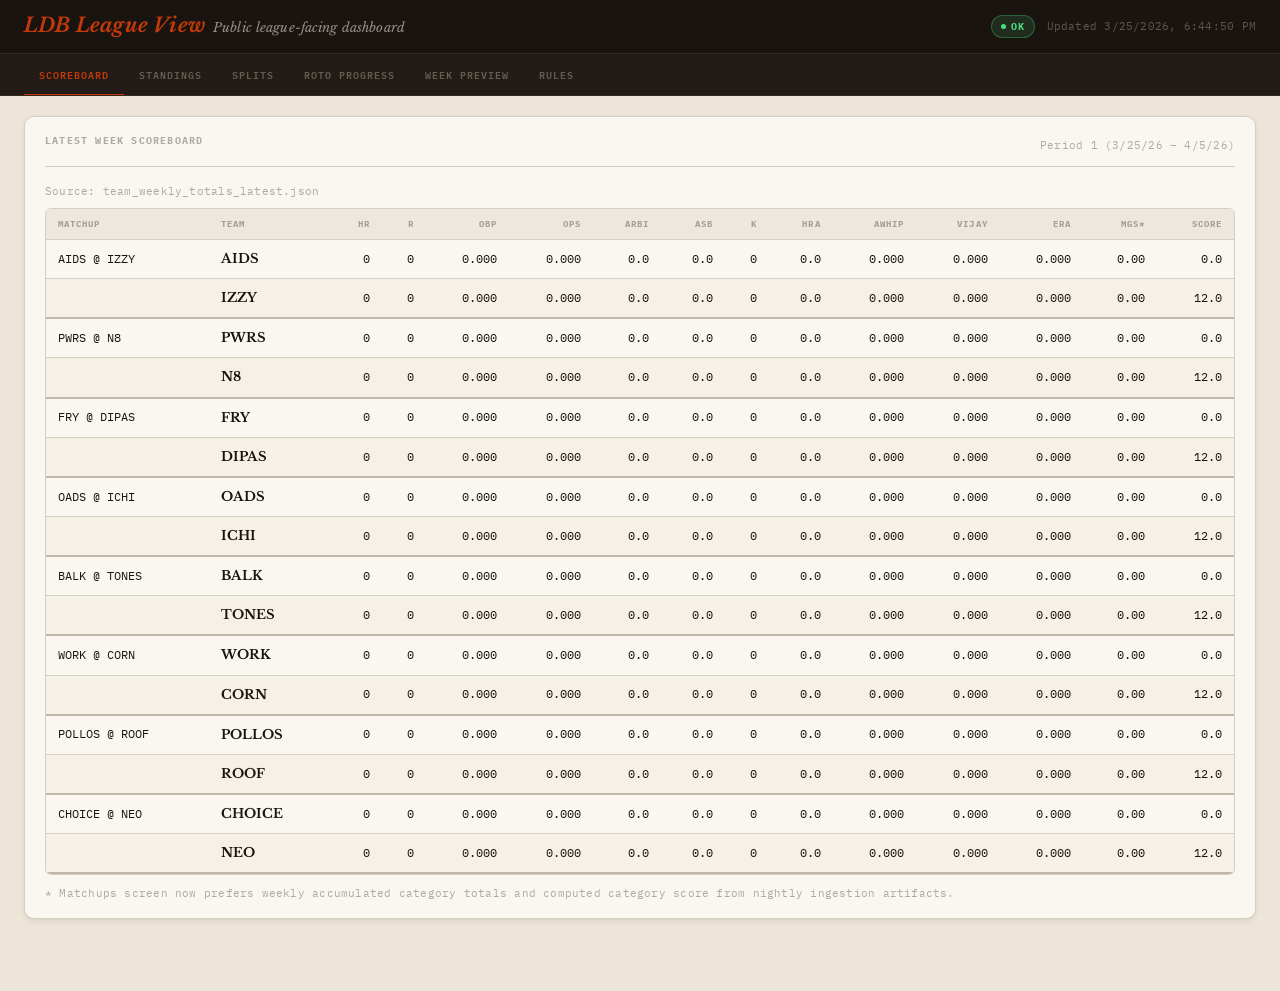
==== commit edb97ad8: "fixed crashing when no data present" ====
--- a/ui-league/index.html
+++ b/ui-league/index.html
@@ -7,9 +7,9 @@
   <link rel="preconnect" href="https://fonts.googleapis.com">
   <link rel="preconnect" href="https://fonts.gstatic.com" crossorigin>
   <link href="https://fonts.googleapis.com/css2?family=IBM+Plex+Mono:wght@400;500;700&family=Libre+Baskerville:ital,wght@0,700;1,400;1,700&display=swap" rel="stylesheet">
-  <link rel="stylesheet" href="../ui/tokens.css">
-  <link rel="stylesheet" href="../ui/styles.css">
-  <link rel="stylesheet" href="styles.css">
+  <link rel="stylesheet" href="/ui/tokens.css">
+  <link rel="stylesheet" href="/ui/styles.css">
+  <link rel="stylesheet" href="/ui-league/styles.css">
 </head>
 <body>
 <header>
@@ -214,6 +214,6 @@
   </div>
 </main>
 
-<script src="app.js"></script>
+<script src="/ui-league/app.js"></script>
 </body>
 </html>
--- a/ui-league/styles.css
+++ b/ui-league/styles.css
@@ -38,6 +38,32 @@
   background: rgba(185,27,27,0.05);
 }
 
+/* ── Scoreboard matchup pair separator ───────────────────────────────────────── */
+tbody tr.matchup-end {
+  border-bottom: 2px solid var(--border2);
+}
+tbody tr.matchup-end td {
+  border-bottom: 2px solid var(--border2);
+}
+
+/* ── Roto pts sub-row ────────────────────────────────────────────────────────── */
+tbody tr.roto-pts-row {
+  font-size: 11px;
+  color: var(--text-muted) !important;
+  background: rgba(26,20,16,0.03) !important;
+  border-bottom: 2px solid var(--border2);
+}
+tbody tr.roto-pts-row td {
+  color: var(--text-muted);
+  padding-top: 2px;
+  padding-bottom: 4px;
+}
+tbody tr.roto-pts-row .team-name {
+  font-style: italic;
+  font-family: var(--mono);
+  font-size: 10px;
+}
+
 /* ── Roto section sub-labels ─────────────────────────────────────────────────── */
 .roto-section-label {
   font-family: var(--mono);
